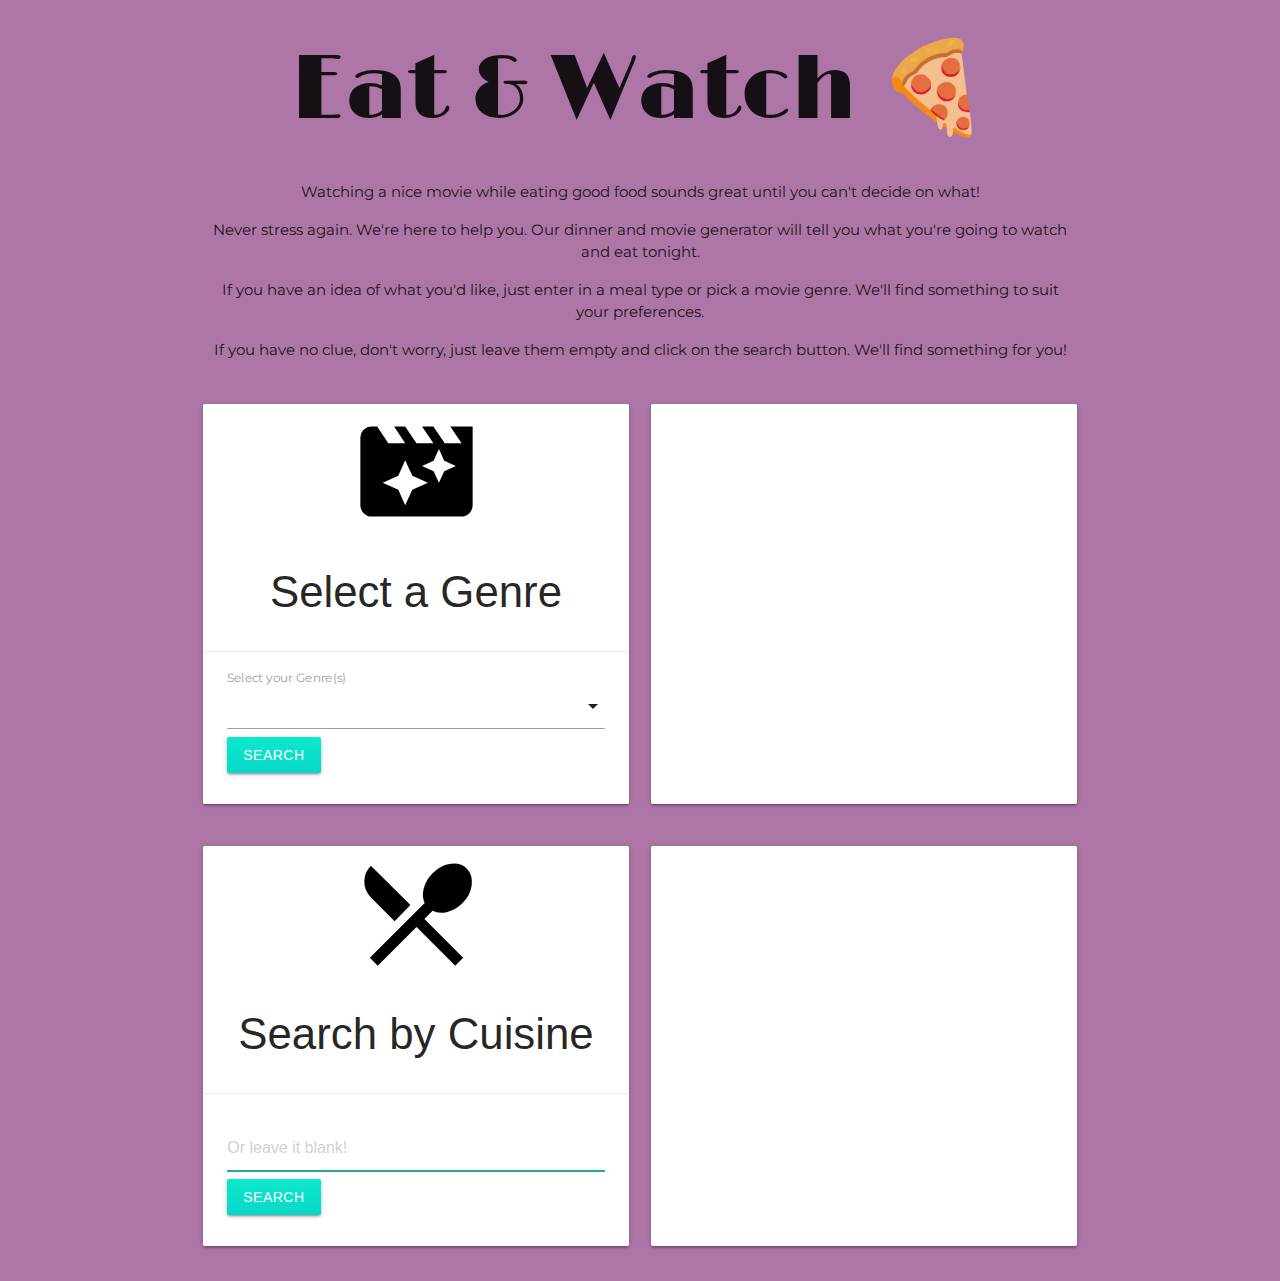
==== Eat&Watch/index.html @ c2d019a7 "Add files via upload" ====
<!DOCTYPE html>
<html lang="en">

<head>
    <meta charset="UTF-8">
    <meta name="viewport" content="width=device-width, initial-scale=1.0">
    <!-- Materialize CDN -->
    <link rel="stylesheet" href="https://cdnjs.cloudflare.com/ajax/libs/materialize/1.0.0/css/materialize.min.css">
    <!-- Google Font Links -->
    <link href="https://fonts.googleapis.com/css2?family=Limelight&family=Montserrat&display=swap" rel="stylesheet">
    <!-- Icons Link -->
    <link href="https://fonts.googleapis.com/icon?family=Material+Icons" rel="stylesheet">
    <link rel="stylesheet" href="style.css">
    <title>Eat & Watch</title>
    <link rel="shortcut icon" types="" image" href="cutlery.png">
</head>


<body>

    <!-- Header -->
    <header class="hero container">

        <div class="row">
            <div class="col s12 center-align">
                <h1>Eat & Watch 🍕</h1>
            </div>

            <div class="col s12 center-align">

                <p>Watching a nice movie while eating good food sounds great until you can't decide on what!</p>
                </break>
                <p>Never stress again. We're here to help you. Our dinner and movie generator will tell you what you're
                    going to watch and eat tonight.</p>
                </break>
                <p>If you have an idea of what you'd like, just enter in a meal type or pick a movie genre. We'll find
                    something to suit your preferences. </p>
                </break>
                <p>If you have no clue, don't worry, just leave them empty and click on the search button. We'll find
                    something for you!</p>
            </div>
        </div>
    </header>
    <!-- End Header -->


    <!-- Main Content -->
    <main>
        <section class="container" id="movie">
            <div class="row">
                <div id="select-movie" class="col s12 m6">
                    <div class="card medium">
                        <div class="card-image">
                            <span class="material-icons">movie_filter</span>
                        </div>
                        <div class="card-title">
                            <h3>Select a Genre</h3>
                        </div>
                        <div class="card-action">
                            <form id="movie-form">
                                <div class="form-group input-field">
                                    <label class="active" for="genres">Select your Genre(s)</label>
                                    <!-- Label left empty for now, can change if we think of something good -->
                                    <select name="genres" class="genre-options" id="genres-form" multiple>
                                        <!-- Values may need to be adjusted based on how they are stored in API -->
                                        <!-- Leaving Values as is for now -->
                                        <option value="28">Action</option>
                                        <option value="12">Adventure</option>
                                        <option value="16">Animation</option>
                                        <option value="35">Comedy</option>
                                        <option value="80">Crime</option>
                                        <option value="99">Documentary</option>
                                        <option value="18">Drama</option>
                                        <option value="10751">Family</option>
                                        <option value="14">Fantasy</option>
                                        <option value="36">History</option>
                                        <option value="27">Horror</option>
                                        <option value="10402">Music</option>
                                        <option value="9648">Mystery</option>
                                        <option value="10749">Romance</option>
                                        <option value="878">Science Fiction</option>
                                        <option value="10770">TV Movie</option>
                                        <option value="53">Thriller</option>
                                        <option value="10752">War</option>
                                        <option value="37">Western</option>
                                    </select>
                                    <button type="submit" class="btn" id="movie-btn">Search</button>
                                </div>
                            </form>
                        </div>
                    </div>
                </div>

                <div id="display-movie" class="col s12 m6">
                    <div class="card medium">
                        <div class="thumbnail text-center">
                            <!-- If possible, try to append movie poster and title to the <a> element, this way it can be linked to the actual IMDB page -->
                            <a>
                                <div class="card-image">
                                    <picture id="movie-poster">
                                        <!-- <img> tag used here to append movie poster fetched by API -->
                                    </picture>
                                </div>
                                <div class="caption card-title" id="movie-title">
                                    <!-- <p> tag used here to append title fetched by API -->
                                </div>
                            </a>
                        </div>
                    </div>
                </div>
            </div>
        </section>

        <section class="container" id="dinner">
            <div class="row">
                <div class="col s12 m6">
                    <div class="card medium">
                        <div class="card-image">
                            <span class="material-icons">restaurant_menu</span>
                        </div>
                        <div class="card-title">
                            <h3>Search by Cuisine</h3>
                        </div>
                        <div class="card-action">
                            <form id="food-form">
                                <div class="input-field">
                                    <label class="active" for="food"></label>
                                    <!-- Label left empty for now, can change if we think of something good -->
                                    <input placeholder="Or leave it blank!" name="food" id="food" type="text"
                                        autofocus="true" class="form-input" />
                                    <button type="submit" class="btn" id="food-btn">Search</button>
                                </div>
                            </form>
                        </div>
                    </div>
                </div>
                <div class="col s12 m6">
                    <div class="card medium">
                        <div class="thumbnail text-center">
                            <!-- If possible, try to append image of food and title to the <a> element, this way it can be linked to the recipe page -->
                            <a>
                                <div class="card-image">
                                    <picture id="food-pic">
                                        <!-- <img> tag used here to append image fetched by API -->
                                    </picture>
                                </div>
                                <div class="caption card-title" id="recipe-name">
                                    <!-- <p> tag used here to append title fetched by API -->
                                </div>
                            </a>
                        </div>
                    </div>
                </div>
            </div>
        </section>

    </main>
    <!-- End Main Content -->


    <script src="https://ajax.googleapis.com/ajax/libs/jquery/3.5.1/jquery.min.js"></script>
    <script src="https://cdnjs.cloudflare.com/ajax/libs/materialize/1.0.0/js/materialize.min.js"></script>
    <script src="script.js"></script>

</body>

</html>
---- Eat&Watch/style.css ----
body {
  font-family: "Montserrat", sans-serif;
  background-color: #AE76A6;
}

h1 {
  font-family: "Limelight", cursive;
  font-size: 90px;
}

.material-icons {
  font-size: 135px;
  color: black;
  display: flex;
  justify-content: center;
}

.card-title {
  text-align: center;
  font-family: 'Gill Sans', 'Gill Sans MT', Calibri, 'Trebuchet MS', sans-serif;
}


img {
  width: 350px;
  height: 350px;
}

.card .card-image img {
  padding-top: 30px;
  height: 300px;
  width: auto;
  margin: auto;
}

@media screen and (max-width: 480px) {
  img {
    width: 250px;
    height: 250px;
  }

  h1 {
    font-size: 30px;
  }

  p {
    font-size: 17px;
  }
}

.btn {
  background-image: linear-gradient(to top, #08d7c9 0%, #0de9cb 100%);
}
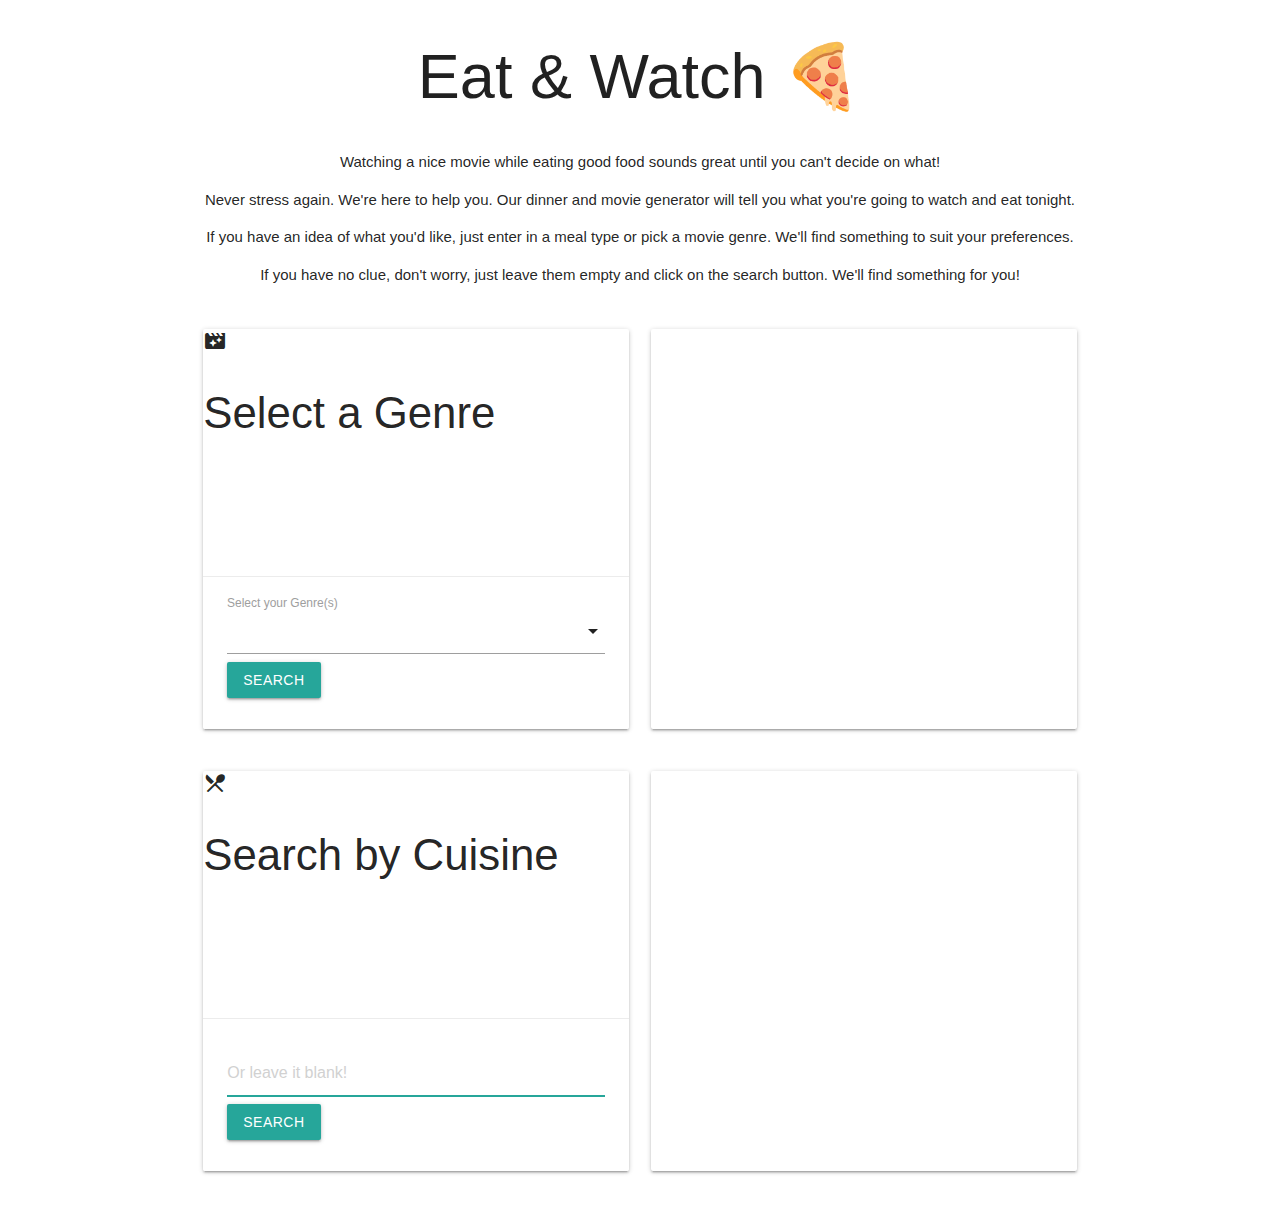
==== commit a3a3b377: "Update index.html" ====
--- a/Eat&Watch/index.html
+++ b/Eat&Watch/index.html
@@ -10,7 +10,7 @@
     <link href="https://fonts.googleapis.com/css2?family=Limelight&family=Montserrat&display=swap" rel="stylesheet">
     <!-- Icons Link -->
     <link href="https://fonts.googleapis.com/icon?family=Material+Icons" rel="stylesheet">
-    <link rel="stylesheet" href="style.css">
+    <link rel="stylesheet" href="styleone.css">
     <title>Eat & Watch</title>
     <link rel="shortcut icon" types="" image" href="cutlery.png">
 </head>
@@ -164,4 +164,4 @@
 
 </body>
 
-</html>+</html>
